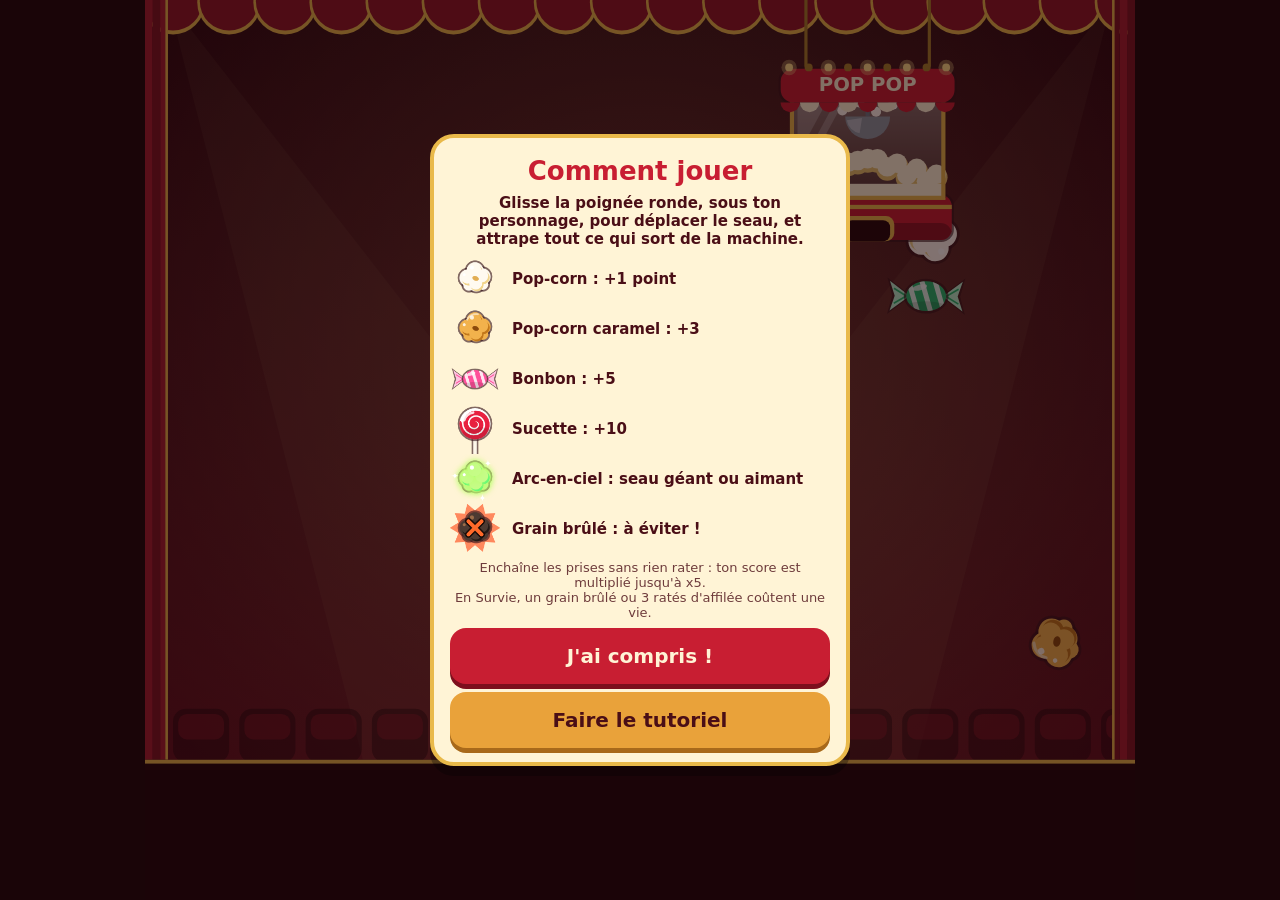
==== index.html @ e7074d26 "Poignée de commande sous le personnage et machine réduite de 12 % Une zone de commande sous le sol a" ====
<!doctype html>
<html lang="fr">
<head>
<meta charset="utf-8">
<meta name="viewport" content="width=device-width, initial-scale=1, viewport-fit=cover, user-scalable=no">
<meta name="theme-color" content="#5a0d18">
<meta name="mobile-web-app-capable" content="yes">
<meta name="apple-mobile-web-app-capable" content="yes">
<meta name="apple-mobile-web-app-status-bar-style" content="black-translucent">
<meta name="apple-mobile-web-app-title" content="Pop Pop">
<title>Pop Pop</title>
<link rel="manifest" href="manifest.webmanifest">
<link rel="icon" href="icons/icon-192.png">
<link rel="apple-touch-icon" href="icons/icon-180.png">
<link rel="stylesheet" href="style.css">
</head>
<body>
<div id="app">
  <canvas id="game"></canvas>

  <div id="hud" class="hidden">
    <div class="hud-l">
      <div class="hud-row">
        <span id="score">0</span>
        <span id="combo"></span>
        <span id="level"></span>
      </div>
      <div id="comboWrap" class="bar" aria-hidden="true"><i id="comboBar"></i></div>
    </div>
    <div class="hud-r">
      <div class="hud-col">
        <span id="power"></span>
        <div id="powerWrap" class="bar blue hidden" aria-hidden="true"><i id="powerBar"></i></div>
      </div>
      <span id="status"></span>
      <button id="btnPause" class="round" aria-label="Pause">⏸</button>
    </div>
  </div>

  <section id="menu" class="screen hidden">
    <div class="panel">
      <h1>POP POP</h1>
      <p id="wallet" class="wallet"></p>

      <div class="lookrow">
        <button id="btnPrev" class="arrow" aria-label="Avatar précédent">◀</button>
        <button id="btnLook" class="look">
          <canvas id="preview" width="220" height="210"></canvas>
          <b id="avName"></b>
          <span>Vestiaire : avatars, seaux et styles</span>
        </button>
        <button id="btnNext" class="arrow" aria-label="Avatar suivant">▶</button>
      </div>

      <div class="modes">
        <button id="btnChrono" class="btn">Chrono<small>60 secondes</small></button>
        <button id="btnSurvie" class="btn alt">Survie<small>3 vies</small></button>
      </div>
      <p id="best" class="best"></p>

      <h2>Défis du jour</h2>
      <div id="daily" class="list"></div>

      <div class="links">
        <button id="btnRank" class="link">🏅 Classement</button>
        <button id="btnSucces" class="link">🏆 Succès</button>
        <button id="btnHelp" class="link">❓ Aide</button>
        <button id="btnMusic" class="link"></button>
        <button id="btnSfx" class="link"></button>
      </div>
    </div>
  </section>

  <section id="vest" class="screen hidden">
    <div class="panel">
      <h2 class="title">Vestiaire</h2>
      <p id="wallet2" class="wallet"></p>

      <h2>Style</h2>
      <div id="styles" class="styles"></div>

      <h2>Avatar</h2>
      <div id="avGrid" class="grid"></div>

      <h2>Seau</h2>
      <div id="buGrid" class="grid"></div>

      <button id="btnVestBack" class="btn">Retour</button>
    </div>
  </section>

  <section id="succes" class="screen hidden">
    <div class="panel">
      <h2 class="title">Succès <span id="achCount"></span></h2>
      <div id="achList" class="list"></div>
      <h2>Statistiques</h2>
      <div id="stats" class="list"></div>
      <button id="btnSuccesBack" class="btn">Retour</button>
    </div>
  </section>

  <section id="rank" class="screen hidden">
    <div class="panel">
      <h2 class="title">Classement</h2>
      <div id="rankModes" class="styles"></div>
      <div id="rankScopes" class="styles"></div>
      <p id="rankMsg" class="legend"></p>
      <div id="rankList" class="list"></div>

      <h2>Mon profil</h2>
      <div class="field">Pseudo
        <div class="namebox">
          <span id="nameView"></span>
          <button id="btnDice" type="button" aria-label="Tirer un autre pseudo">🎲</button>
        </div>
      </div>
      <label class="field">Code de groupe (facultatif)
        <input id="inGrp" type="text" maxlength="10" autocomplete="off" autocapitalize="characters" spellcheck="false">
      </label>
      <p class="legend">Touche le dé pour tirer un autre pseudo. Pour un classement entre amis, choisissez ensemble un code et saisissez tous le même.
        <a href="confidentialite.html" target="_blank" rel="noopener">Confidentialité</a></p>
      <button id="btnProfile" class="btn alt">Enregistrer</button>
      <button id="btnRankBack" class="btn">Retour</button>
    </div>
  </section>

  <section id="help" class="screen hidden">
    <div class="panel">
      <h2 class="title">Comment jouer</h2>
      <p class="lead">Glisse la poignée ronde, sous ton personnage, pour déplacer le seau, et attrape tout ce qui sort de la machine.</p>
      <div id="helpList"></div>
      <p class="legend">Enchaîne les prises sans rien rater : ton score est multiplié jusqu'à x5.<br>
        En Survie, un grain brûlé ou 3 ratés d'affilée coûtent une vie.</p>
      <button id="btnHelpOk" class="btn">J'ai compris !</button>
      <button id="btnTuto" class="btn alt">Faire le tutoriel</button>
    </div>
  </section>

  <section id="pause" class="screen hidden">
    <div class="panel small">
      <h2 class="title">Pause</h2>
      <button id="btnResume" class="btn">Reprendre</button>
      <button id="btnQuit" class="btn alt">Quitter</button>
    </div>
  </section>

  <section id="over" class="screen hidden">
    <div class="panel small">
      <h2 id="overTitle"></h2>
      <p id="overScore" class="big"></p>
      <p id="overRecord" class="record"></p>
      <p id="overLoot" class="wallet"></p>
      <div id="overExtra" class="extra"></div>
      <button id="btnAgain" class="btn">Rejouer</button>
      <button id="btnMenu" class="btn alt">Menu</button>
    </div>
  </section>

  <div id="update" class="hidden">
    <span>Nouvelle version disponible</span>
    <button id="btnUpdate">Mettre à jour</button>
  </div>

  <div id="toast" class="hidden"></div>
</div>
<script src="art.js"></script>
<script src="online.js"></script>
<script src="game.js"></script>
</body>
</html>
---- style.css ----
* { box-sizing: border-box; -webkit-tap-highlight-color: transparent; }

/* Couleurs par style : cinéma par défaut */
body {
  --page: #1a0508;
  --veil: rgba(26, 5, 8, .55);
  --panel: #fff4d6;
  --trim: #e9b94a;
  --ink: #4a0e16;
  --accent: #c81e32;
  --accent-dark: #7d0f1d;
  --alt: #e9a23a;
  --alt-dark: #a8691a;
  --card: #ffe9b0;
  --card-sel: #ffd98a;
  --hud: #fff4d6;
  --hud-shadow: 0 2px 0 rgba(0, 0, 0, .45);
  --combo: #ffd257;
  --power: #9fe8ff;
}
body[data-theme="foire"] {
  --page: #0e2256;
  --veil: rgba(14, 34, 86, .5);
  --panel: #fffdf2;
  --trim: #ffcc00;
  --ink: #16306b;
  --accent: #e8322e;
  --accent-dark: #a01a17;
  --alt: #18b6c9;
  --alt-dark: #0e7d8b;
  --card: #e3f4ff;
  --card-sel: #bfe6ff;
  --hud: #ffffff;
  --combo: #ffe14d;
  --power: #b6ffea;
}
body[data-theme="kawaii"] {
  --page: #cdb8f0;
  --veil: rgba(120, 90, 170, .35);
  --panel: #ffffff;
  --trim: #ff9ecb;
  --ink: #6b3a7a;
  --accent: #ff6fae;
  --accent-dark: #d94a8c;
  --alt: #9ad8ff;
  --alt-dark: #5fb0e0;
  --card: #fff0f8;
  --card-sel: #ffd6ec;
  --hud: #ffffff;
  --hud-shadow: 0 2px 0 rgba(90, 50, 120, .6);
  --combo: #fff27a;
  --power: #d6fbff;
}

html, body {
  margin: 0;
  height: 100%;
  background: var(--page);
  overflow: hidden;
  overscroll-behavior: none;
  font-family: ui-rounded, "Segoe UI", system-ui, -apple-system, sans-serif;
  color: var(--ink);
  user-select: none;
  -webkit-user-select: none;
}

#app {
  /* Plein écran en portrait ; en paysage, terrain limité pour rester jouable */
  position: fixed;
  top: 0;
  bottom: 0;
  left: 50%;
  transform: translateX(-50%);
  width: min(100vw, 110vh);
  width: min(100vw, 110dvh);
  overflow: hidden;
  touch-action: none;
}

#game { display: block; width: 100%; height: 100%; }

.hidden { display: none !important; }

/* ---------- HUD ---------- */
#hud {
  position: absolute;
  inset: 0 0 auto 0;
  display: flex;
  justify-content: space-between;
  align-items: center;
  padding: max(8px, env(safe-area-inset-top)) 12px 0;
  color: var(--hud);
  font-weight: 800;
  text-shadow: var(--hud-shadow);
  pointer-events: none;
}
.hud-l, .hud-r { display: flex; align-items: center; gap: 10px; }
#score { font-size: 30px; font-variant-numeric: tabular-nums; }
#combo { font-size: 18px; color: var(--combo); }
#status { font-size: 20px; font-variant-numeric: tabular-nums; }
#power { font-size: 15px; color: var(--power); }

.round {
  pointer-events: auto;
  width: 44px;
  height: 44px;
  border-radius: 50%;
  border: 2px solid var(--trim);
  background: rgba(0, 0, 0, .35);
  color: var(--panel);
  font-size: 18px;
  line-height: 1;
}

/* ---------- Écrans ---------- */
.screen {
  position: absolute;
  inset: 0;
  display: flex;
  align-items: center;
  justify-content: center;
  padding: max(12px, env(safe-area-inset-top)) 14px max(12px, env(safe-area-inset-bottom));
  background: var(--veil);
  overflow-y: auto;
  touch-action: pan-y;
}

.panel {
  width: 100%;
  max-width: 420px;
  margin: auto;
  padding: 18px 16px 14px;
  background: var(--panel);
  border: 4px solid var(--trim);
  border-radius: 24px;
  box-shadow: 0 10px 0 rgba(0, 0, 0, .3);
  text-align: center;
}
.panel.small { max-width: 300px; }

h1 {
  margin: 0;
  font-size: 46px;
  font-weight: 900;
  letter-spacing: 2px;
  color: var(--accent);
  text-shadow: 0 3px 0 var(--trim);
}
h2 { margin: 12px 0 8px; font-size: 18px; font-weight: 800; }
p { margin: 6px 0; }

.wallet { font-size: 18px; font-weight: 800; }
.best { font-size: 14px; font-weight: 700; }
.legend { font-size: 13px; opacity: .8; }
.big { font-size: 54px; font-weight: 900; color: var(--accent); margin: 0; line-height: 1.1; }
.record { font-weight: 800; color: #b8720a; min-height: 1.2em; }

.grid {
  display: grid;
  grid-template-columns: repeat(4, 1fr);
  gap: 8px;
}

.av {
  position: relative;
  padding: 4px 2px 6px;
  border: 3px solid transparent;
  border-radius: 16px;
  background: var(--card);
  color: inherit;
  font: inherit;
  font-size: 13px;
  font-weight: 800;
}

#level { font-size: 14px; opacity: .9; }

/* Jauges du HUD : progression vers le prochain multiplicateur, durée du bonus */
#hud { align-items: flex-start; }
.hud-l { flex-direction: column; align-items: flex-start; gap: 3px; }
.hud-row { display: flex; align-items: center; gap: 10px; }
.hud-col { display: flex; flex-direction: column; align-items: flex-end; gap: 3px; }
.bar {
  width: 120px;
  height: 10px;
  border: 2px solid rgba(255, 255, 255, .7);
  border-radius: 6px;
  background: rgba(0, 0, 0, .4);
  overflow: hidden;
}
.bar i { display: block; height: 100%; width: 0; background: var(--combo); transition: width .12s linear; }
.bar.max i { background: linear-gradient(90deg, #ffd257, #ff6a3d); }
.bar.blue { width: 90px; }
.bar.blue i { background: #7fe0ff; transition: none; }

/* Choix rapide de l'avatar dans le menu */
.lookrow { display: flex; align-items: stretch; gap: 6px; margin-top: 8px; }
.lookrow .look { flex: 1; margin-top: 0; }
.look b { display: block; font-size: 16px; font-weight: 900; }
.arrow {
  flex: none;
  width: 44px;
  border: 0;
  border-radius: 14px;
  background: var(--alt);
  box-shadow: 0 4px 0 var(--alt-dark);
  color: var(--ink);
  font-size: 18px;
}
.arrow:active { transform: translateY(2px); box-shadow: 0 2px 0 var(--alt-dark); }

/* Avis de mise à jour */
#update {
  position: absolute;
  top: max(8px, env(safe-area-inset-top));
  left: 50%;
  transform: translateX(-50%);
  z-index: 5;
  display: flex;
  align-items: center;
  gap: 10px;
  max-width: 94%;
  padding: 8px 10px 8px 14px;
  border-radius: 14px;
  background: #2b070c;
  color: #fff4d6;
  font-size: 14px;
  font-weight: 700;
  box-shadow: 0 4px 0 rgba(0, 0, 0, .3);
}
#update.ingame { display: none; }
#update button {
  border: 0;
  border-radius: 10px;
  padding: 8px 12px;
  background: #ffd257;
  color: #2b070c;
  font: inherit;
  font-weight: 900;
}
h2.title { margin-top: 0; font-size: 26px; font-weight: 900; color: var(--accent); }
.lead { font-weight: 700; font-size: 15px; }

.look {
  display: block;
  width: 100%;
  margin-top: 8px;
  padding: 6px 4px 8px;
  border: 3px solid var(--trim);
  border-radius: 18px;
  background: var(--card);
  color: inherit;
  font: inherit;
  font-size: 13px;
  font-weight: 800;
}
.look canvas { display: block; height: 128px; width: auto; margin: 0 auto 2px; }
.look span { text-decoration: underline; }

.list { display: grid; gap: 6px; text-align: left; }
.task {
  display: flex;
  align-items: center;
  justify-content: space-between;
  gap: 10px;
  padding: 8px 10px;
  border-radius: 12px;
  background: var(--card);
  font-size: 13px;
  font-weight: 700;
}
.task b { white-space: nowrap; }
.task.done { background: var(--card-sel); }
.task.done span { opacity: .75; }

.links { display: flex; justify-content: center; flex-wrap: wrap; }

.task.me { background: var(--card-sel); outline: 3px solid var(--accent); }
.task .pos { display: inline-block; min-width: 2.2em; }
#rankScopes { margin-top: 8px; }

.legend a { color: inherit; font-weight: 800; }
.namebox { display: flex; gap: 8px; margin-top: 4px; }
.namebox span {
  flex: 1;
  padding: 10px 12px;
  border: 3px solid var(--trim);
  border-radius: 12px;
  background: #fff;
  color: #222;
  font-size: 16px;
  font-weight: 800;
}
.namebox button {
  flex: none;
  width: 50px;
  border: 0;
  border-radius: 12px;
  background: var(--alt);
  box-shadow: 0 4px 0 var(--alt-dark);
  font-size: 22px;
}
.field { display: block; margin-top: 8px; text-align: left; font-size: 13px; font-weight: 800; }
.field input {
  display: block;
  width: 100%;
  margin-top: 4px;
  padding: 10px 12px;
  border: 3px solid var(--trim);
  border-radius: 12px;
  background: #fff;
  color: #222;
  font: inherit;
  font-size: 16px;
  font-weight: 700;
  user-select: text;
  -webkit-user-select: text;
}

.help-row { display: flex; align-items: center; gap: 12px; text-align: left; font-weight: 800; font-size: 15px; }
.help-row canvas { flex: none; width: 50px; height: 50px; }

.extra p { margin: 3px 0; font-size: 13px; font-weight: 800; color: #b8720a; }

.styles { display: flex; gap: 8px; }
.chip {
  flex: 1;
  min-height: 44px;
  padding: 6px 4px;
  border: 3px solid transparent;
  border-radius: 14px;
  background: var(--card);
  color: inherit;
  font: inherit;
  font-size: 13px;
  font-weight: 800;
}
.chip.sel { border-color: var(--accent); background: var(--card-sel); }
.av canvas { display: block; width: 100%; max-width: 84px; margin: 0 auto; aspect-ratio: 1; }
.av.sel { border-color: var(--accent); background: var(--card-sel); }
.av.locked canvas { filter: grayscale(1) brightness(.75); opacity: .7; }
.av .cost { display: block; font-size: 11px; font-weight: 700; color: #8a4b12; }
.av span { display: block; }

.modes { display: flex; gap: 10px; margin-top: 14px; }

.btn {
  flex: 1;
  display: block;
  width: 100%;
  min-height: 56px;
  margin: 8px 0 0;
  padding: 8px 10px;
  border: 0;
  border-radius: 16px;
  background: var(--accent);
  box-shadow: 0 5px 0 var(--accent-dark);
  color: var(--panel);
  font: inherit;
  font-size: 20px;
  font-weight: 900;
}
.btn small { display: block; font-size: 12px; font-weight: 700; opacity: .9; }
.btn.alt { background: var(--alt); box-shadow: 0 5px 0 var(--alt-dark); color: var(--ink); }
.btn:active { transform: translateY(3px); box-shadow: 0 2px 0 var(--accent-dark); }
.btn.alt:active { box-shadow: 0 2px 0 var(--alt-dark); }
.modes .btn { margin-top: 0; }

.link {
  margin-top: 6px;
  padding: 8px 12px;
  border: 0;
  background: none;
  color: inherit;
  font: inherit;
  font-size: 14px;
  font-weight: 700;
  text-decoration: underline;
}

#toast {
  position: absolute;
  left: 50%;
  bottom: max(24px, env(safe-area-inset-bottom));
  transform: translateX(-50%);
  max-width: 90%;
  padding: 10px 16px;
  border-radius: 14px;
  background: #2b070c;
  color: var(--panel);
  font-weight: 700;
  font-size: 14px;
  text-align: center;
  pointer-events: none;
}
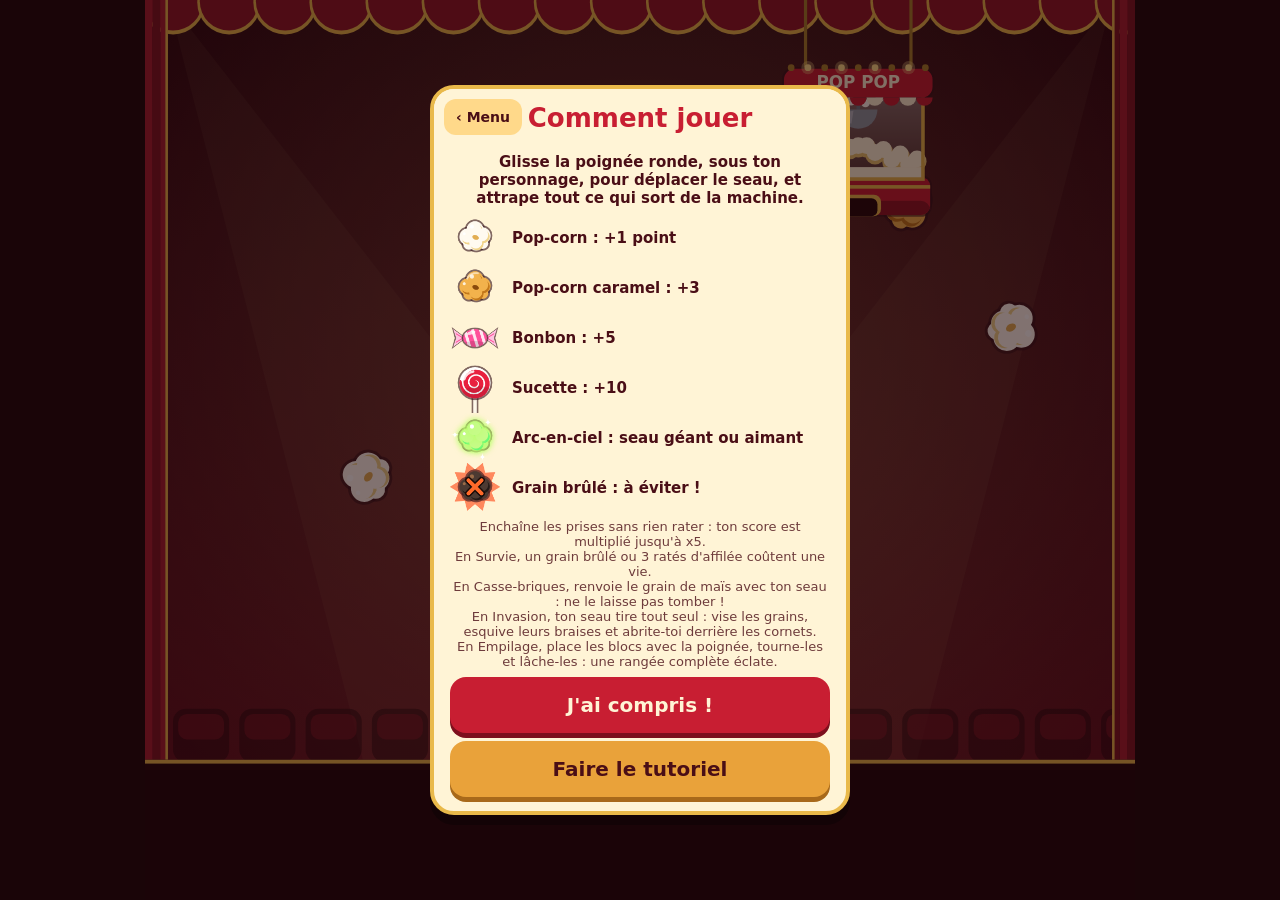
==== commit fb0aa37f: "Trois nouveaux modes, navigation refaite et nouvelles tailles - Modes Casse-briques, Invasion et Emp" ====
--- a/index.html
+++ b/index.html
@@ -44,27 +44,34 @@
 
       <div class="lookrow">
         <button id="btnPrev" class="arrow" aria-label="Avatar précédent">◀</button>
-        <button id="btnLook" class="look">
+        <button id="btnLookPreview" class="look" aria-label="Ouvrir le vestiaire">
           <canvas id="preview" width="220" height="210"></canvas>
           <b id="avName"></b>
-          <span>Vestiaire : avatars, seaux et styles</span>
         </button>
         <button id="btnNext" class="arrow" aria-label="Avatar suivant">▶</button>
       </div>
+      <button id="btnLook" class="btn vest">👕 Vestiaire<small id="lookHint"></small></button>
 
       <div class="modes">
         <button id="btnChrono" class="btn">Chrono<small>60 secondes</small></button>
         <button id="btnSurvie" class="btn alt">Survie<small>3 vies</small></button>
+      </div>
+      <div class="modes more">
+        <button id="btnBrique" class="btn third">Briques<small>Casse les bonbons</small></button>
+        <button id="btnInvasion" class="btn fourth">Invasion<small>Tire sur les grains</small></button>
+        <button id="btnEmpile" class="btn fifth">Empilage<small>Aligne les blocs</small></button>
       </div>
       <p id="best" class="best"></p>
 
       <h2>Défis du jour</h2>
       <div id="daily" class="list"></div>
 
+      <div class="navgrid">
+        <button id="btnRank" class="tile"><span>🏅</span>Classement</button>
+        <button id="btnSucces" class="tile"><span>🏆</span>Succès</button>
+        <button id="btnHelp" class="tile"><span>❓</span>Aide</button>
+      </div>
       <div class="links">
-        <button id="btnRank" class="link">🏅 Classement</button>
-        <button id="btnSucces" class="link">🏆 Succès</button>
-        <button id="btnHelp" class="link">❓ Aide</button>
         <button id="btnMusic" class="link"></button>
         <button id="btnSfx" class="link"></button>
       </div>
@@ -73,7 +80,10 @@
 
   <section id="vest" class="screen hidden">
     <div class="panel">
-      <h2 class="title">Vestiaire</h2>
+      <div class="topbar">
+        <button class="back" data-back>‹ Menu</button>
+        <h2 class="title">Vestiaire</h2>
+      </div>
       <p id="wallet2" class="wallet"></p>
 
       <h2>Style</h2>
@@ -85,23 +95,29 @@
       <h2>Seau</h2>
       <div id="buGrid" class="grid"></div>
 
-      <button id="btnVestBack" class="btn">Retour</button>
+      <button class="btn" data-back>Retour au menu</button>
     </div>
   </section>
 
   <section id="succes" class="screen hidden">
     <div class="panel">
-      <h2 class="title">Succès <span id="achCount"></span></h2>
+      <div class="topbar">
+        <button class="back" data-back>‹ Menu</button>
+        <h2 class="title">Succès <span id="achCount"></span></h2>
+      </div>
       <div id="achList" class="list"></div>
       <h2>Statistiques</h2>
       <div id="stats" class="list"></div>
-      <button id="btnSuccesBack" class="btn">Retour</button>
+      <button class="btn" data-back>Retour au menu</button>
     </div>
   </section>
 
   <section id="rank" class="screen hidden">
     <div class="panel">
-      <h2 class="title">Classement</h2>
+      <div class="topbar">
+        <button class="back" data-back>‹ Menu</button>
+        <h2 class="title">Classement</h2>
+      </div>
       <div id="rankModes" class="styles"></div>
       <div id="rankScopes" class="styles"></div>
       <p id="rankMsg" class="legend"></p>
@@ -120,17 +136,23 @@
       <p class="legend">Touche le dé pour tirer un autre pseudo. Pour un classement entre amis, choisissez ensemble un code et saisissez tous le même.
         <a href="confidentialite.html" target="_blank" rel="noopener">Confidentialité</a></p>
       <button id="btnProfile" class="btn alt">Enregistrer</button>
-      <button id="btnRankBack" class="btn">Retour</button>
+      <button class="btn" data-back>Retour au menu</button>
     </div>
   </section>
 
   <section id="help" class="screen hidden">
     <div class="panel">
-      <h2 class="title">Comment jouer</h2>
+      <div class="topbar">
+        <button class="back" data-back>‹ Menu</button>
+        <h2 class="title">Comment jouer</h2>
+      </div>
       <p class="lead">Glisse la poignée ronde, sous ton personnage, pour déplacer le seau, et attrape tout ce qui sort de la machine.</p>
       <div id="helpList"></div>
       <p class="legend">Enchaîne les prises sans rien rater : ton score est multiplié jusqu'à x5.<br>
-        En Survie, un grain brûlé ou 3 ratés d'affilée coûtent une vie.</p>
+        En Survie, un grain brûlé ou 3 ratés d'affilée coûtent une vie.<br>
+        En Casse-briques, renvoie le grain de maïs avec ton seau : ne le laisse pas tomber !<br>
+        En Invasion, ton seau tire tout seul : vise les grains, esquive leurs braises et abrite-toi derrière les cornets.<br>
+        En Empilage, place les blocs avec la poignée, tourne-les et lâche-les : une rangée complète éclate.</p>
       <button id="btnHelpOk" class="btn">J'ai compris !</button>
       <button id="btnTuto" class="btn alt">Faire le tutoriel</button>
     </div>
@@ -152,6 +174,7 @@
       <p id="overLoot" class="wallet"></p>
       <div id="overExtra" class="extra"></div>
       <button id="btnAgain" class="btn">Rejouer</button>
+      <button id="btnOverVest" class="btn vest notify hidden">👕 Aller au vestiaire<small id="overVestHint"></small></button>
       <button id="btnMenu" class="btn alt">Menu</button>
     </div>
   </section>
--- a/style.css
+++ b/style.css
@@ -393,3 +393,83 @@
   text-align: center;
   pointer-events: none;
 }
+
+/* ---------- Navigation ---------- */
+/* Bouton d'accès au vestiaire, mis en avant quand un déblocage est possible */
+.btn.vest {
+  min-height: 52px;
+  border: 3px solid var(--trim);
+  background: var(--card);
+  box-shadow: 0 5px 0 var(--trim);
+  color: var(--ink);
+  font-size: 18px;
+}
+.btn.vest:active { box-shadow: 0 2px 0 var(--trim); }
+.btn.vest.notify {
+  border-color: #ff9d1f;
+  background: #ffd257;
+  box-shadow: 0 5px 0 #c9770a;
+  color: #4a0e16;
+  animation: pulse 1.2s ease-in-out infinite;
+}
+@keyframes pulse { 50% { transform: scale(1.035); } }
+@media (prefers-reduced-motion: reduce) { .btn.vest.notify { animation: none; } }
+
+/* Tuiles du menu */
+.navgrid { display: grid; grid-template-columns: repeat(3, 1fr); gap: 8px; margin-top: 12px; }
+.tile {
+  padding: 8px 4px;
+  border: 0;
+  border-radius: 14px;
+  background: var(--card);
+  box-shadow: 0 4px 0 var(--card-sel);
+  color: inherit;
+  font: inherit;
+  font-size: 13px;
+  font-weight: 800;
+}
+.tile span { display: block; font-size: 24px; line-height: 1.25; }
+.tile:active { transform: translateY(2px); box-shadow: 0 2px 0 var(--card-sel); }
+
+/* En-tête des écrans secondaires : le retour au menu reste visible en haut pendant le défilement */
+.topbar {
+  position: sticky;
+  top: 0;
+  z-index: 2;
+  display: flex;
+  align-items: center;
+  justify-content: center;
+  min-height: 56px;
+  margin: -18px -16px 8px;
+  padding: 10px 84px 8px;
+  border-radius: 20px 20px 0 0;
+  background: var(--panel);
+}
+.topbar .title { margin: 0; }
+.back {
+  position: absolute;
+  left: 10px;
+  top: 50%;
+  transform: translateY(-50%);
+  padding: 10px 12px;
+  border: 0;
+  border-radius: 12px;
+  background: var(--card-sel);
+  color: var(--ink);
+  font: inherit;
+  font-size: 14px;
+  font-weight: 800;
+}
+
+/* Bouton du mode Casse-briques */
+.btn.third { background: #7a4fd6; box-shadow: 0 5px 0 #4f2f9c; color: #fff; }
+.btn.third:active { box-shadow: 0 2px 0 #4f2f9c; }
+
+/* Deuxième rangée de modes, et bouton du mode Invasion */
+.modes.more { display: grid; grid-template-columns: repeat(3, 1fr); gap: 8px; margin-top: 10px; }
+.modes.more .btn { min-height: 60px; padding: 8px 3px; font-size: 14px; }
+.modes.more .btn small { font-size: 10.5px; }
+.btn.fifth { background: #e0559a; box-shadow: 0 5px 0 #a8346f; color: #fff; }
+.btn.fifth:active { box-shadow: 0 2px 0 #a8346f; }
+.btn.fourth { background: #17907c; box-shadow: 0 5px 0 #0d5f52; color: #fff; }
+.btn.fourth:active { box-shadow: 0 2px 0 #0d5f52; }
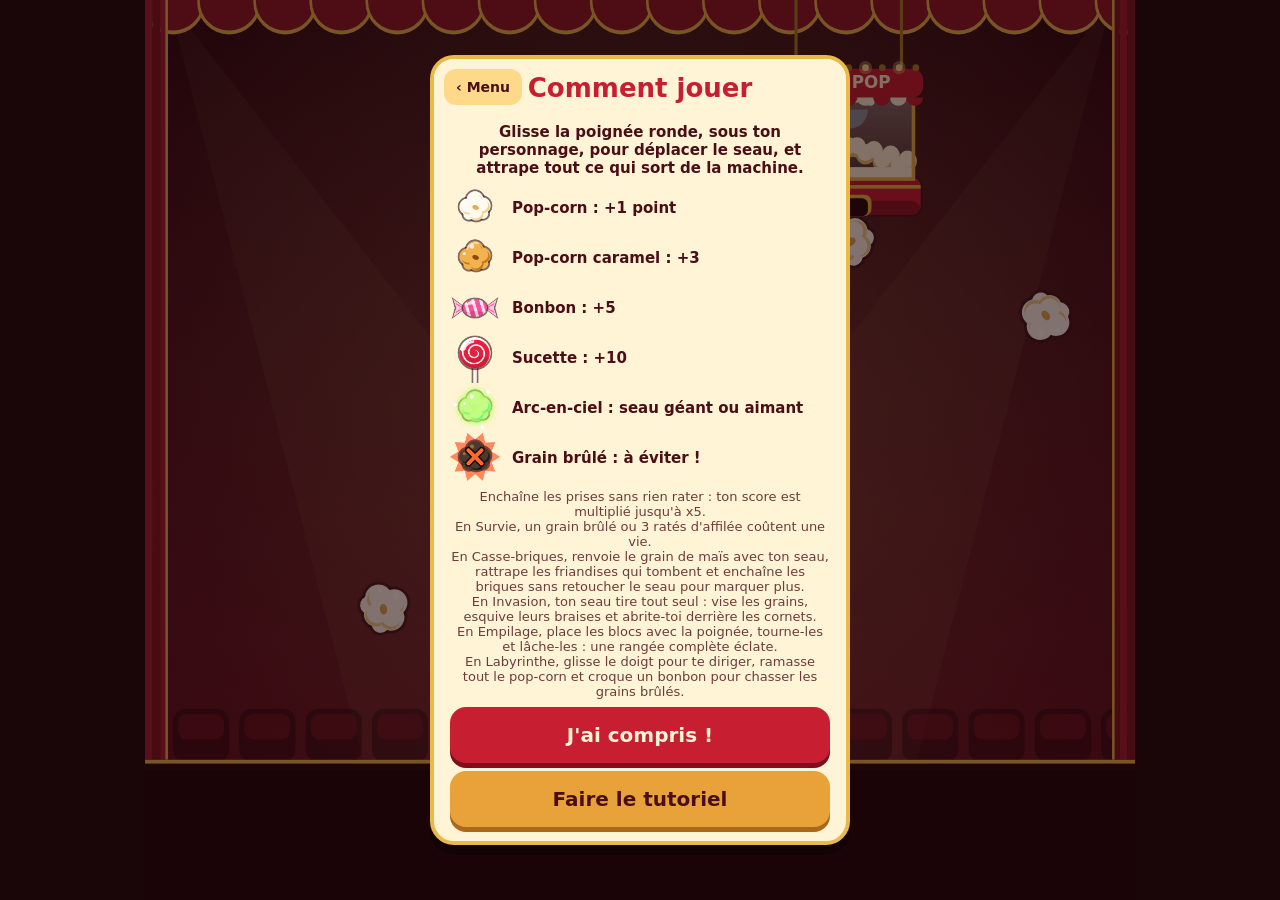
==== commit 742f8347: "Mode Labyrinthe et mode Briques enrichi - Labyrinthe : dédale à vider, poursuivants aux caractères d" ====
--- a/index.html
+++ b/index.html
@@ -60,6 +60,7 @@
         <button id="btnBrique" class="btn third">Briques<small>Casse les bonbons</small></button>
         <button id="btnInvasion" class="btn fourth">Invasion<small>Tire sur les grains</small></button>
         <button id="btnEmpile" class="btn fifth">Empilage<small>Aligne les blocs</small></button>
+        <button id="btnLaby" class="btn sixth">Labyrinthe<small>Ramasse tout le pop-corn</small></button>
       </div>
       <p id="best" class="best"></p>
 
@@ -150,9 +151,10 @@
       <div id="helpList"></div>
       <p class="legend">Enchaîne les prises sans rien rater : ton score est multiplié jusqu'à x5.<br>
         En Survie, un grain brûlé ou 3 ratés d'affilée coûtent une vie.<br>
-        En Casse-briques, renvoie le grain de maïs avec ton seau : ne le laisse pas tomber !<br>
+        En Casse-briques, renvoie le grain de maïs avec ton seau, rattrape les friandises qui tombent et enchaîne les briques sans retoucher le seau pour marquer plus.<br>
         En Invasion, ton seau tire tout seul : vise les grains, esquive leurs braises et abrite-toi derrière les cornets.<br>
-        En Empilage, place les blocs avec la poignée, tourne-les et lâche-les : une rangée complète éclate.</p>
+        En Empilage, place les blocs avec la poignée, tourne-les et lâche-les : une rangée complète éclate.<br>
+        En Labyrinthe, glisse le doigt pour te diriger, ramasse tout le pop-corn et croque un bonbon pour chasser les grains brûlés.</p>
       <button id="btnHelpOk" class="btn">J'ai compris !</button>
       <button id="btnTuto" class="btn alt">Faire le tutoriel</button>
     </div>
--- a/style.css
+++ b/style.css
@@ -278,6 +278,8 @@
 .task.me { background: var(--card-sel); outline: 3px solid var(--accent); }
 .task .pos { display: inline-block; min-width: 2.2em; }
 #rankScopes { margin-top: 8px; }
+#rankModes { flex-wrap: wrap; }
+#rankModes .chip { flex: 1 1 30%; }
 
 .legend a { color: inherit; font-weight: 800; }
 .namebox { display: flex; gap: 8px; margin-top: 4px; }
@@ -466,9 +468,11 @@
 .btn.third:active { box-shadow: 0 2px 0 #4f2f9c; }
 
 /* Deuxième rangée de modes, et bouton du mode Invasion */
-.modes.more { display: grid; grid-template-columns: repeat(3, 1fr); gap: 8px; margin-top: 10px; }
-.modes.more .btn { min-height: 60px; padding: 8px 3px; font-size: 14px; }
-.modes.more .btn small { font-size: 10.5px; }
+.modes.more { display: grid; grid-template-columns: repeat(2, 1fr); gap: 8px; margin-top: 10px; }
+.modes.more .btn { min-height: 56px; padding: 8px 4px; font-size: 17px; }
+.modes.more .btn small { font-size: 11.5px; }
+.btn.sixth { background: #2f6fe0; box-shadow: 0 5px 0 #1c479a; color: #fff; }
+.btn.sixth:active { box-shadow: 0 2px 0 #1c479a; }
 .btn.fifth { background: #e0559a; box-shadow: 0 5px 0 #a8346f; color: #fff; }
 .btn.fifth:active { box-shadow: 0 2px 0 #a8346f; }
 .btn.fourth { background: #17907c; box-shadow: 0 5px 0 #0d5f52; color: #fff; }
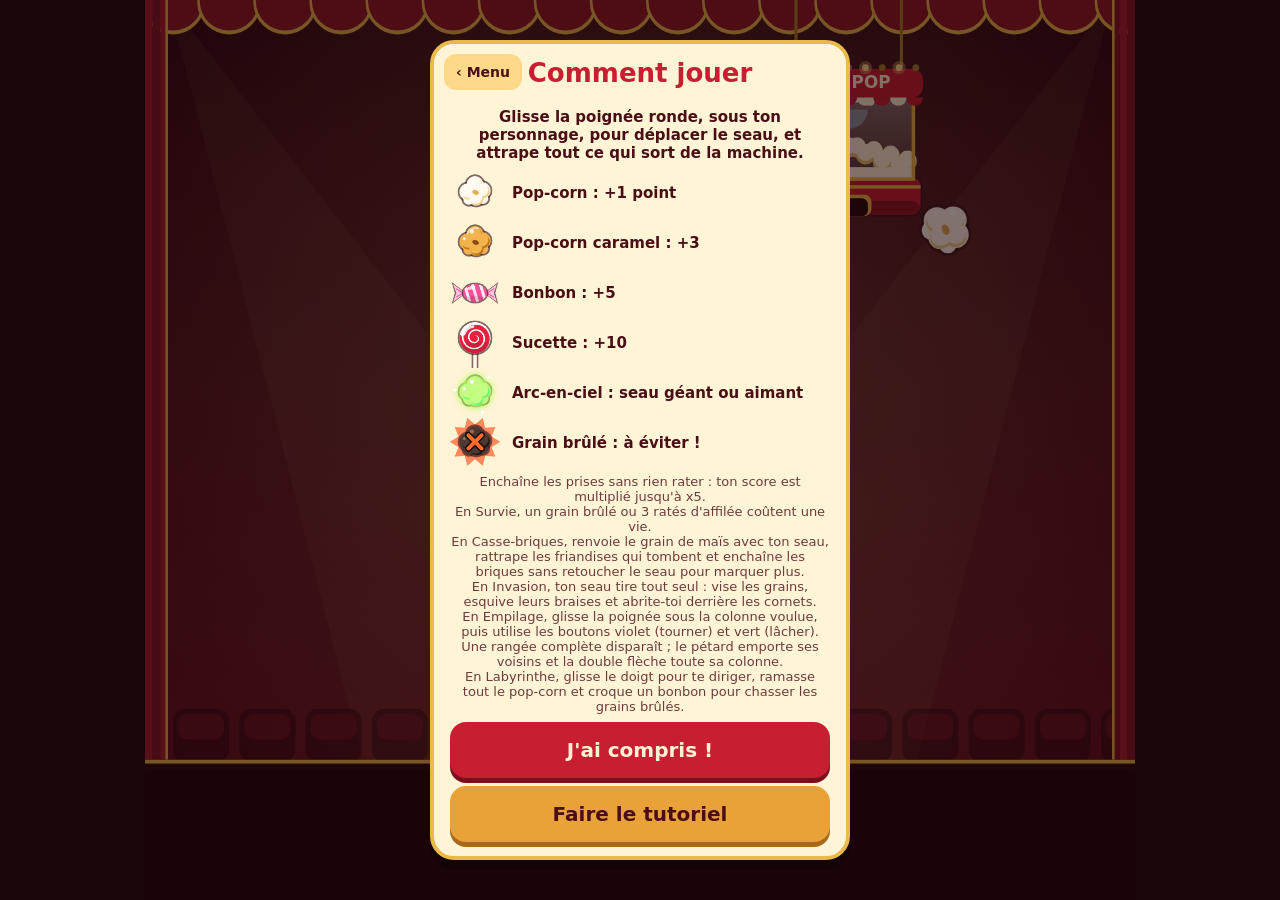
==== commit 8ef390f9: "Mode Empilage enrichi Blocs spéciaux (friandise, pétard, double flèche), disparitions par sorte de b" ====
--- a/index.html
+++ b/index.html
@@ -153,7 +153,7 @@
         En Survie, un grain brûlé ou 3 ratés d'affilée coûtent une vie.<br>
         En Casse-briques, renvoie le grain de maïs avec ton seau, rattrape les friandises qui tombent et enchaîne les briques sans retoucher le seau pour marquer plus.<br>
         En Invasion, ton seau tire tout seul : vise les grains, esquive leurs braises et abrite-toi derrière les cornets.<br>
-        En Empilage, place les blocs avec la poignée, tourne-les et lâche-les : une rangée complète éclate.<br>
+        En Empilage, glisse la poignée sous la colonne voulue, puis utilise les boutons violet (tourner) et vert (lâcher). Une rangée complète disparaît ; le pétard emporte ses voisins et la double flèche toute sa colonne.<br>
         En Labyrinthe, glisse le doigt pour te diriger, ramasse tout le pop-corn et croque un bonbon pour chasser les grains brûlés.</p>
       <button id="btnHelpOk" class="btn">J'ai compris !</button>
       <button id="btnTuto" class="btn alt">Faire le tutoriel</button>
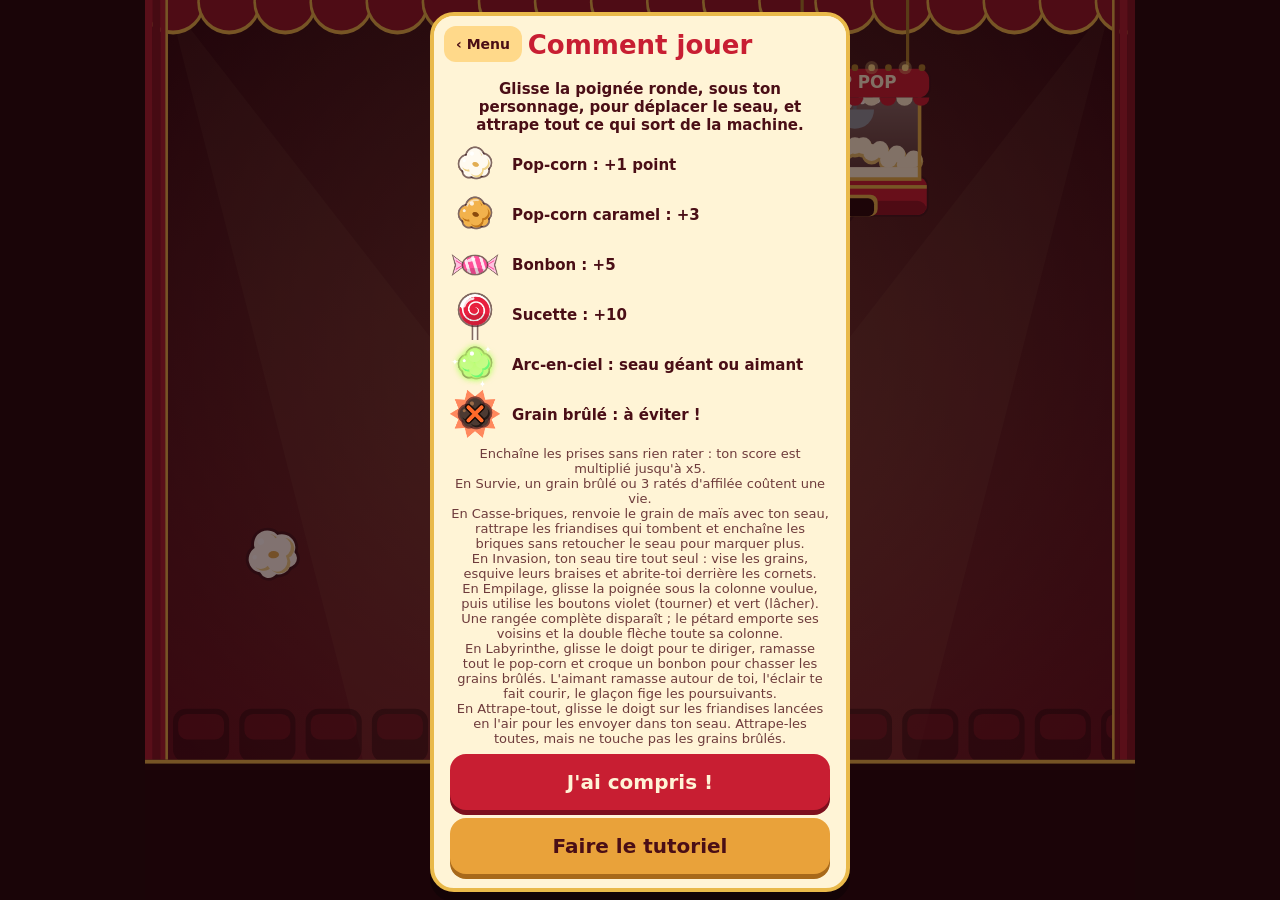
==== commit f0b8d63d: "Mode Attrape-tout et mode Labyrinthe enrichi - Attrape-tout : friandises lancées en l'air, à attrape" ====
--- a/index.html
+++ b/index.html
@@ -61,6 +61,7 @@
         <button id="btnInvasion" class="btn fourth">Invasion<small>Tire sur les grains</small></button>
         <button id="btnEmpile" class="btn fifth">Empilage<small>Aligne les blocs</small></button>
         <button id="btnLaby" class="btn sixth">Labyrinthe<small>Ramasse tout le pop-corn</small></button>
+        <button id="btnRafle" class="btn seventh wide">Attrape-tout<small>Glisse le doigt sur les friandises lancées en l'air</small></button>
       </div>
       <p id="best" class="best"></p>
 
@@ -154,7 +155,8 @@
         En Casse-briques, renvoie le grain de maïs avec ton seau, rattrape les friandises qui tombent et enchaîne les briques sans retoucher le seau pour marquer plus.<br>
         En Invasion, ton seau tire tout seul : vise les grains, esquive leurs braises et abrite-toi derrière les cornets.<br>
         En Empilage, glisse la poignée sous la colonne voulue, puis utilise les boutons violet (tourner) et vert (lâcher). Une rangée complète disparaît ; le pétard emporte ses voisins et la double flèche toute sa colonne.<br>
-        En Labyrinthe, glisse le doigt pour te diriger, ramasse tout le pop-corn et croque un bonbon pour chasser les grains brûlés.</p>
+        En Labyrinthe, glisse le doigt pour te diriger, ramasse tout le pop-corn et croque un bonbon pour chasser les grains brûlés. L'aimant ramasse autour de toi, l'éclair te fait courir, le glaçon fige les poursuivants.<br>
+        En Attrape-tout, glisse le doigt sur les friandises lancées en l'air pour les envoyer dans ton seau. Attrape-les toutes, mais ne touche pas les grains brûlés.</p>
       <button id="btnHelpOk" class="btn">J'ai compris !</button>
       <button id="btnTuto" class="btn alt">Faire le tutoriel</button>
     </div>
--- a/style.css
+++ b/style.css
@@ -477,3 +477,8 @@
 .btn.fifth:active { box-shadow: 0 2px 0 #a8346f; }
 .btn.fourth { background: #17907c; box-shadow: 0 5px 0 #0d5f52; color: #fff; }
 .btn.fourth:active { box-shadow: 0 2px 0 #0d5f52; }
+
+/* Bouton du mode Attrape-tout, sur toute la largeur */
+.modes.more .btn.wide { grid-column: span 2; }
+.btn.seventh { background: #f2b705; box-shadow: 0 5px 0 #b07f00; color: #4a2a00; }
+.btn.seventh:active { box-shadow: 0 2px 0 #b07f00; }
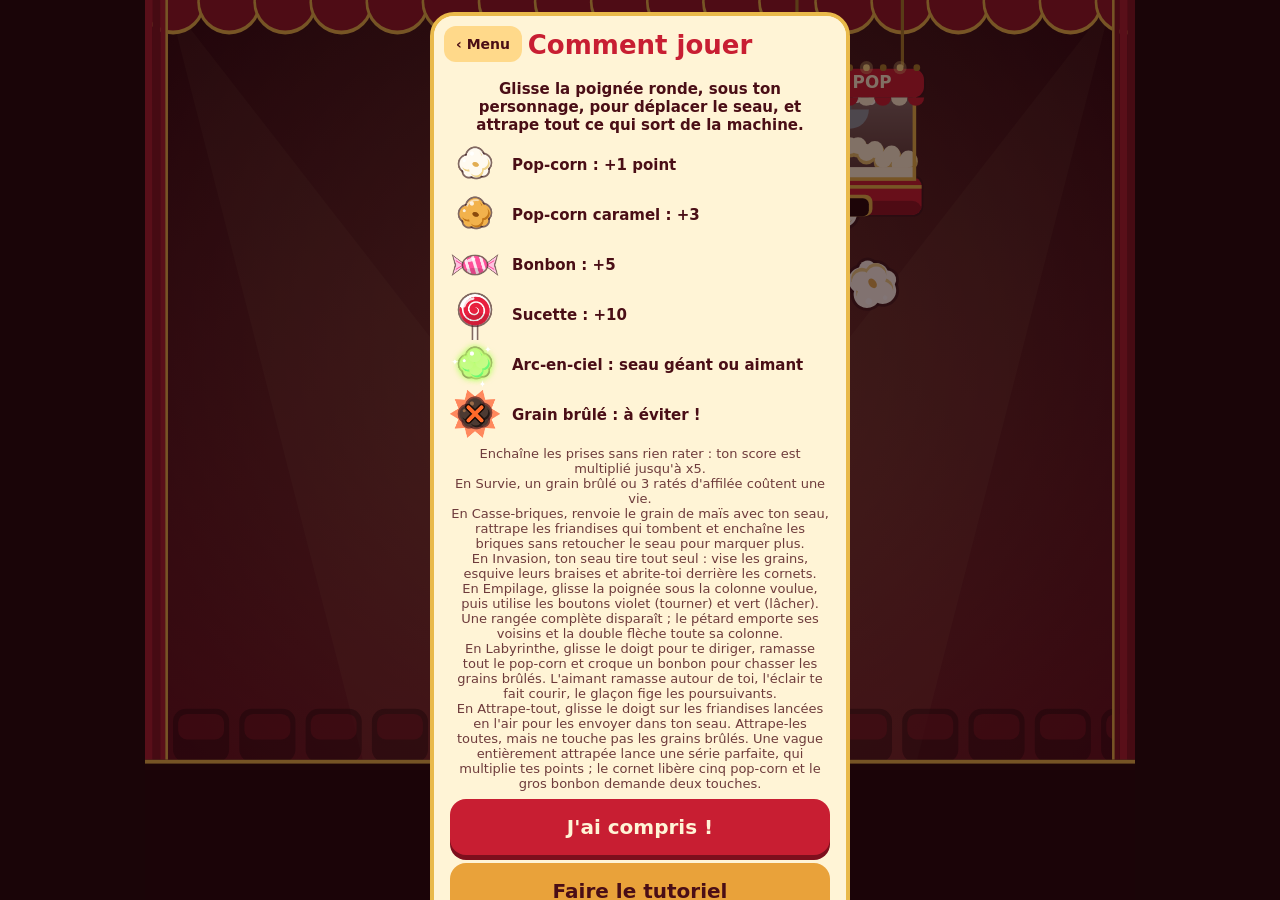
==== commit f8a0bf11: "Mode Attrape-tout enrichi Pop-corn doré, cornet et gros bonbon ; lancers en fontaine, en rideau et e" ====
--- a/index.html
+++ b/index.html
@@ -156,7 +156,7 @@
         En Invasion, ton seau tire tout seul : vise les grains, esquive leurs braises et abrite-toi derrière les cornets.<br>
         En Empilage, glisse la poignée sous la colonne voulue, puis utilise les boutons violet (tourner) et vert (lâcher). Une rangée complète disparaît ; le pétard emporte ses voisins et la double flèche toute sa colonne.<br>
         En Labyrinthe, glisse le doigt pour te diriger, ramasse tout le pop-corn et croque un bonbon pour chasser les grains brûlés. L'aimant ramasse autour de toi, l'éclair te fait courir, le glaçon fige les poursuivants.<br>
-        En Attrape-tout, glisse le doigt sur les friandises lancées en l'air pour les envoyer dans ton seau. Attrape-les toutes, mais ne touche pas les grains brûlés.</p>
+        En Attrape-tout, glisse le doigt sur les friandises lancées en l'air pour les envoyer dans ton seau. Attrape-les toutes, mais ne touche pas les grains brûlés. Une vague entièrement attrapée lance une série parfaite, qui multiplie tes points ; le cornet libère cinq pop-corn et le gros bonbon demande deux touches.</p>
       <button id="btnHelpOk" class="btn">J'ai compris !</button>
       <button id="btnTuto" class="btn alt">Faire le tutoriel</button>
     </div>
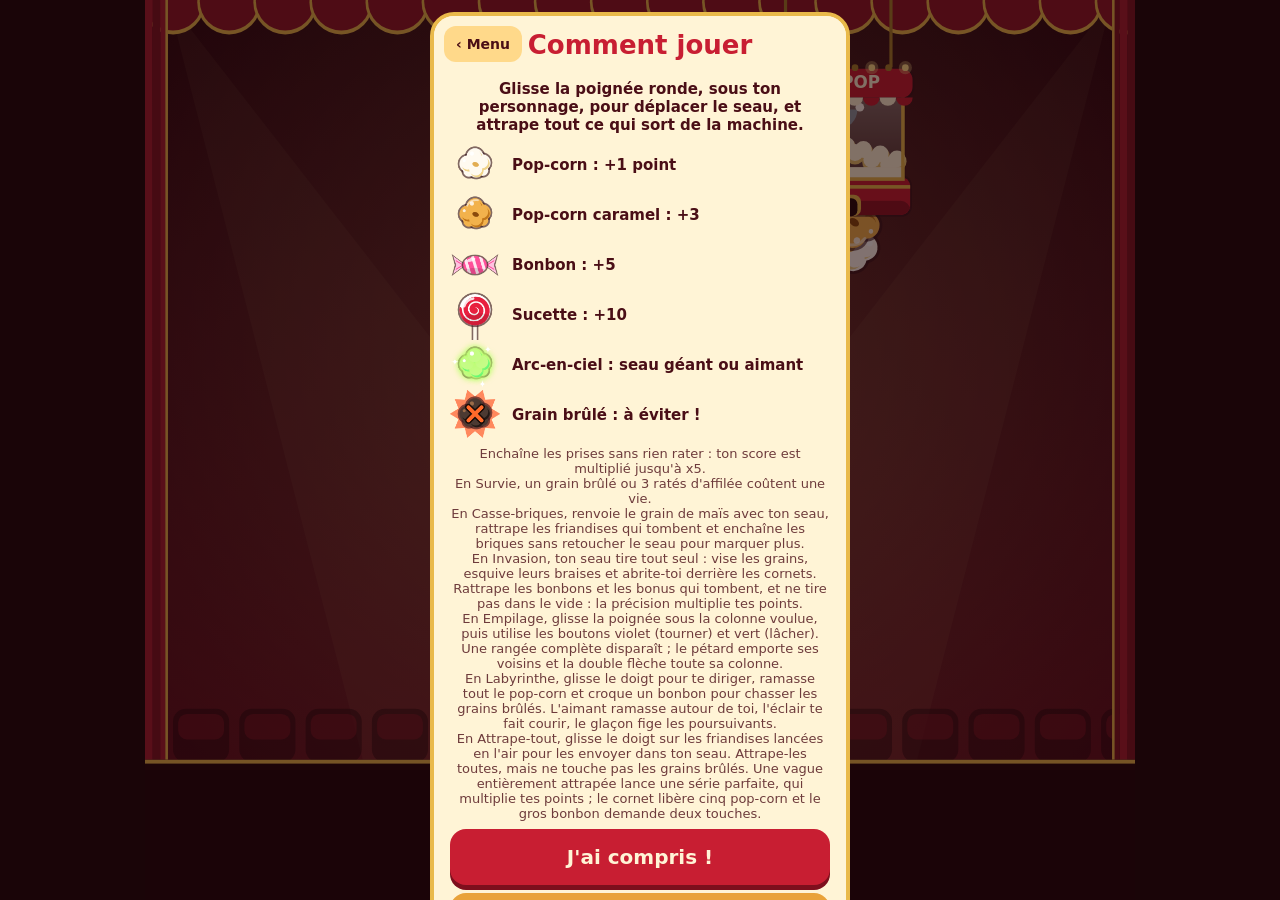
==== commit e3d780ce: "Mode Invasion : bonus, plongeurs, formations, roi et précision Capsules de bonus à rattraper (double" ====
--- a/index.html
+++ b/index.html
@@ -153,7 +153,7 @@
       <p class="legend">Enchaîne les prises sans rien rater : ton score est multiplié jusqu'à x5.<br>
         En Survie, un grain brûlé ou 3 ratés d'affilée coûtent une vie.<br>
         En Casse-briques, renvoie le grain de maïs avec ton seau, rattrape les friandises qui tombent et enchaîne les briques sans retoucher le seau pour marquer plus.<br>
-        En Invasion, ton seau tire tout seul : vise les grains, esquive leurs braises et abrite-toi derrière les cornets.<br>
+        En Invasion, ton seau tire tout seul : vise les grains, esquive leurs braises et abrite-toi derrière les cornets. Rattrape les bonbons et les bonus qui tombent, et ne tire pas dans le vide : la précision multiplie tes points.<br>
         En Empilage, glisse la poignée sous la colonne voulue, puis utilise les boutons violet (tourner) et vert (lâcher). Une rangée complète disparaît ; le pétard emporte ses voisins et la double flèche toute sa colonne.<br>
         En Labyrinthe, glisse le doigt pour te diriger, ramasse tout le pop-corn et croque un bonbon pour chasser les grains brûlés. L'aimant ramasse autour de toi, l'éclair te fait courir, le glaçon fige les poursuivants.<br>
         En Attrape-tout, glisse le doigt sur les friandises lancées en l'air pour les envoyer dans ton seau. Attrape-les toutes, mais ne touche pas les grains brûlés. Une vague entièrement attrapée lance une série parfaite, qui multiplie tes points ; le cornet libère cinq pop-corn et le gros bonbon demande deux touches.</p>
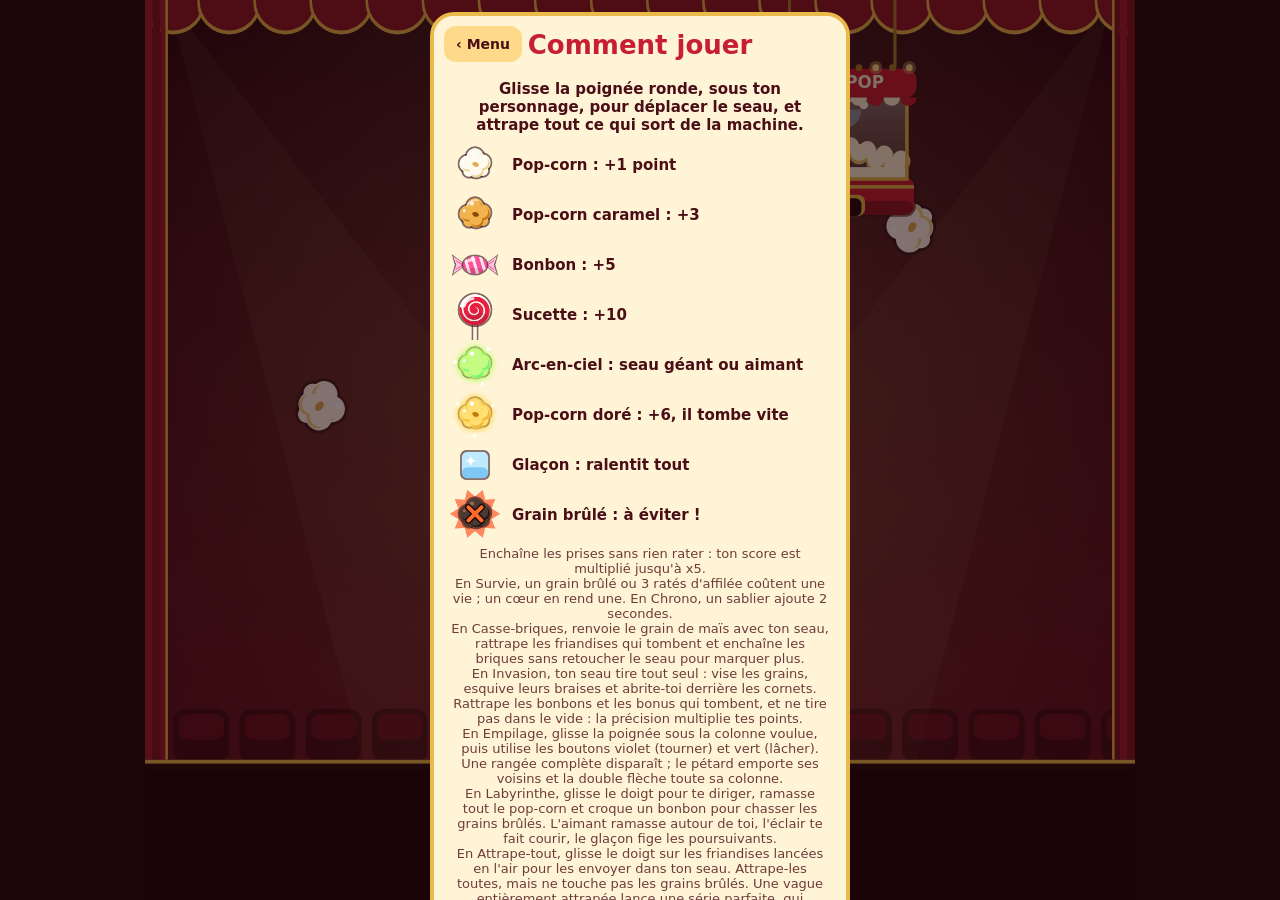
==== commit 3cf8b754: "Chrono et Survie enrichis, nouveaux personnages et seaux - Nouveaux objets : pop-corn doré, glaçon, " ====
--- a/index.html
+++ b/index.html
@@ -151,7 +151,7 @@
       <p class="lead">Glisse la poignée ronde, sous ton personnage, pour déplacer le seau, et attrape tout ce qui sort de la machine.</p>
       <div id="helpList"></div>
       <p class="legend">Enchaîne les prises sans rien rater : ton score est multiplié jusqu'à x5.<br>
-        En Survie, un grain brûlé ou 3 ratés d'affilée coûtent une vie.<br>
+        En Survie, un grain brûlé ou 3 ratés d'affilée coûtent une vie ; un cœur en rend une. En Chrono, un sablier ajoute 2 secondes.<br>
         En Casse-briques, renvoie le grain de maïs avec ton seau, rattrape les friandises qui tombent et enchaîne les briques sans retoucher le seau pour marquer plus.<br>
         En Invasion, ton seau tire tout seul : vise les grains, esquive leurs braises et abrite-toi derrière les cornets. Rattrape les bonbons et les bonus qui tombent, et ne tire pas dans le vide : la précision multiplie tes points.<br>
         En Empilage, glisse la poignée sous la colonne voulue, puis utilise les boutons violet (tourner) et vert (lâcher). Une rangée complète disparaît ; le pétard emporte ses voisins et la double flèche toute sa colonne.<br>
--- a/style.css
+++ b/style.css
@@ -482,3 +482,7 @@
 .modes.more .btn.wide { grid-column: span 2; }
 .btn.seventh { background: #f2b705; box-shadow: 0 5px 0 #b07f00; color: #4a2a00; }
 .btn.seventh:active { box-shadow: 0 2px 0 #b07f00; }
+
+/* Chrono : le compteur s'affole dans les dix dernières secondes */
+#status.urgent { color: #ff8a7a; animation: pulse .5s ease-in-out infinite; }
+@media (prefers-reduced-motion: reduce) { #status.urgent { animation: none; } }
